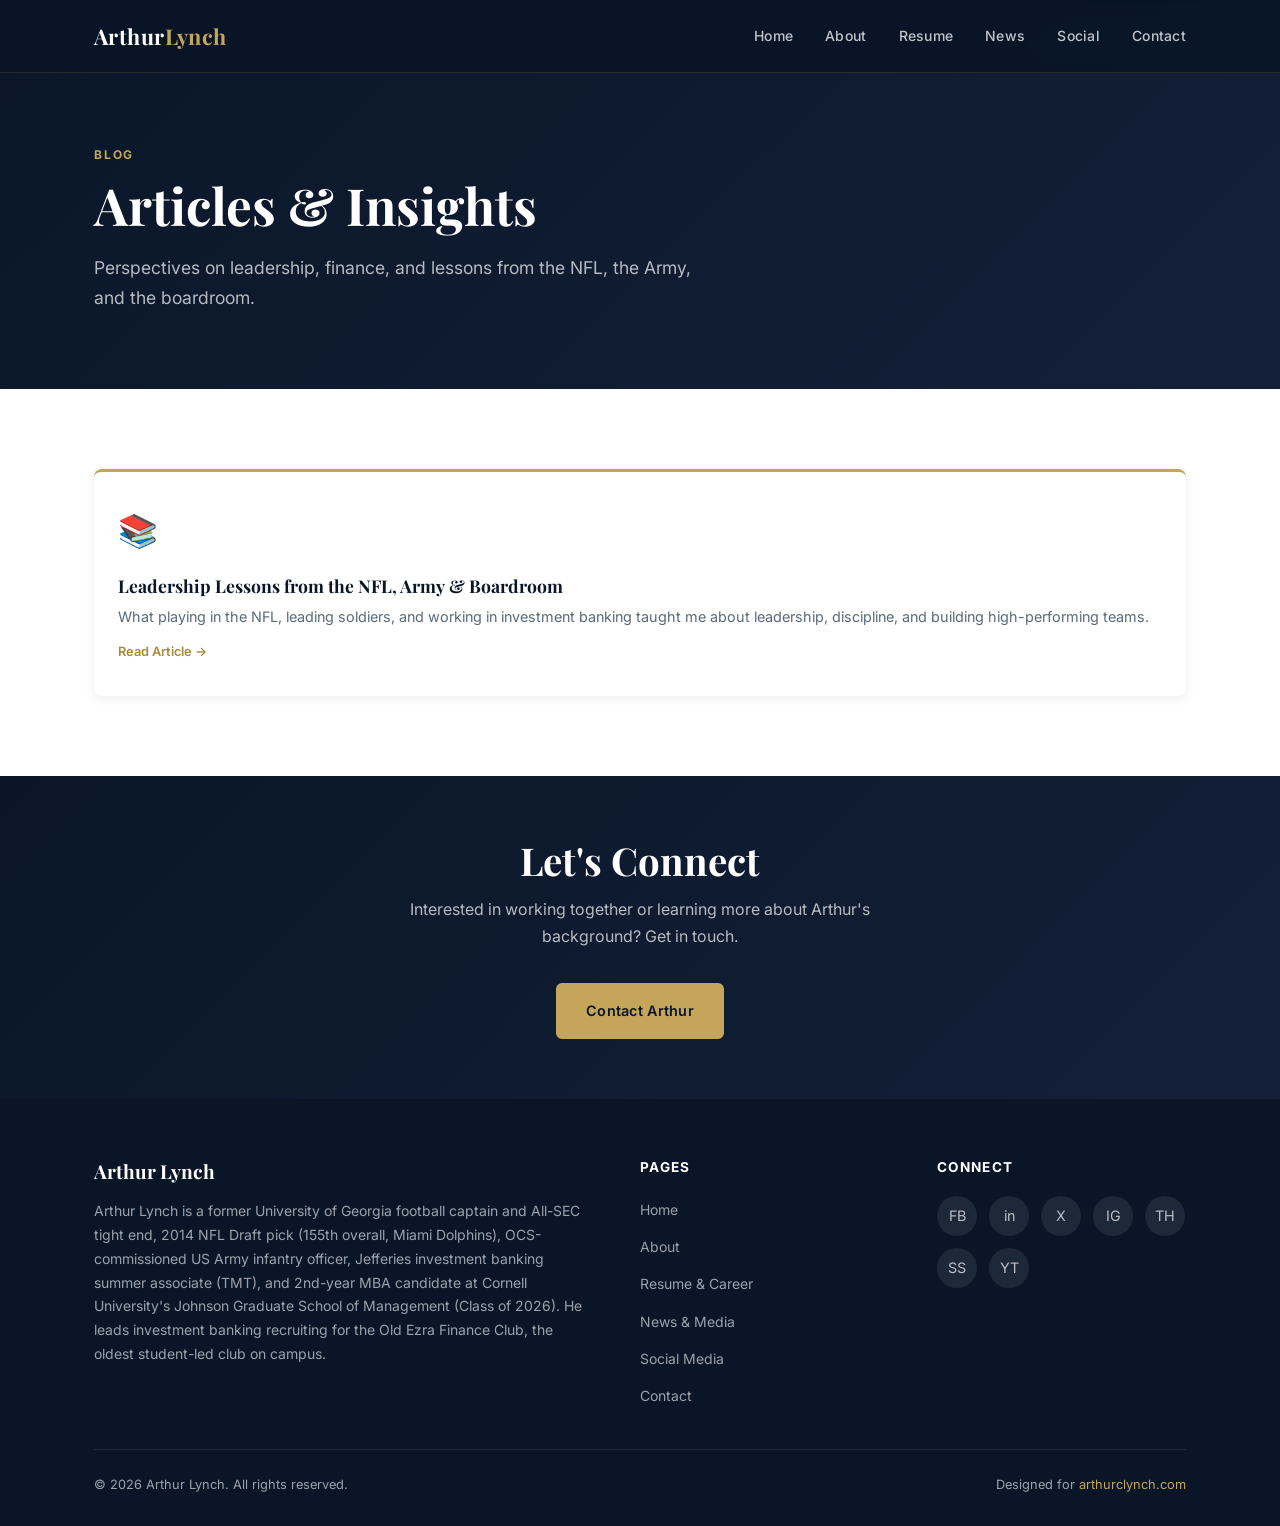
==== blog/index.html @ 20f3f33e "Fix 404 errors and replace social page placeholders with branded cards - Add custom 404.html page fo" ====
<!DOCTYPE html>
<html lang="en">
<head>
  <meta charset="UTF-8">
  <meta name="viewport" content="width=device-width, initial-scale=1.0">
  <title>Blog — Arthur Lynch</title>
  <meta name="description" content="Articles and insights from Arthur Lynch on leadership, finance, and the intersection of athletics, military service, and business.">
  <link rel="canonical" href="https://www.arthurclynch.com/blog/">

  <!-- Open Graph -->
  <meta property="og:type" content="website">
  <meta property="og:title" content="Blog — Arthur Lynch">
  <meta property="og:description" content="Articles and insights from Arthur Lynch on leadership, finance, and the intersection of athletics, military service, and business.">
  <meta property="og:url" content="https://www.arthurclynch.com/blog/">
  <meta property="og:image" content="https://www.arthurclynch.com/images/arthur-lynch-headshot.jpg">
  <meta property="og:site_name" content="Arthur Lynch">

  <!-- Twitter Card -->
  <meta name="twitter:card" content="summary_large_image">
  <meta name="twitter:title" content="Blog — Arthur Lynch">
  <meta name="twitter:description" content="Articles and insights from Arthur Lynch on leadership, finance, and the intersection of athletics, military service, and business.">
  <meta name="twitter:image" content="https://www.arthurclynch.com/images/arthur-lynch-headshot.jpg">
  <meta name="twitter:site" content="@alynch1788">

  <!-- Fonts -->
  <link rel="preconnect" href="https://fonts.googleapis.com">
  <link rel="preconnect" href="https://fonts.gstatic.com" crossorigin>
  <link href="https://fonts.googleapis.com/css2?family=Inter:wght@400;500;600;700&family=Playfair+Display:wght@700&display=swap" rel="stylesheet">

  <link rel="stylesheet" href="../css/style.css">

  <!-- Google Analytics (GA4) -->
  <script async src="https://www.googletagmanager.com/gtag/js?id=G-3816ZEQ27B"></script>
  <script>
    window.dataLayer = window.dataLayer || [];
    function gtag(){dataLayer.push(arguments);}
    gtag('js', new Date());
    gtag('config', 'G-3816ZEQ27B');
  </script>

  <link rel="icon" type="image/x-icon" href="/favicon.ico">
  <link rel="icon" type="image/png" sizes="32x32" href="/favicon-32x32.png">
  <link rel="icon" type="image/png" sizes="16x16" href="/favicon-16x16.png">
  <link rel="apple-touch-icon" sizes="180x180" href="/apple-touch-icon.png">
</head>
<body>

  <!-- Header -->
  <header class="site-header" role="banner">
    <div class="container header-inner">
      <a href="../index.html" class="logo" aria-label="Arthur Lynch Home">Arthur<span>Lynch</span></a>
      <nav aria-label="Primary navigation">
        <button class="menu-toggle" aria-label="Toggle menu" aria-expanded="false">
          <span></span><span></span><span></span>
        </button>
        <div class="nav-links">
          <a href="../index.html">Home</a>
          <a href="../about.html">About</a>
          <a href="../career.html">Resume</a>
          <a href="../news.html">News</a>
          <a href="../social.html">Social</a>
          <a href="../contact.html">Contact</a>
        </div>
      </nav>
    </div>
  </header>

  <!-- Page Hero -->
  <section class="page-hero">
    <div class="container">
      <span class="section-label">Blog</span>
      <h1>Articles &amp; Insights</h1>
      <p>Perspectives on leadership, finance, and lessons from the NFL, the Army, and the boardroom.</p>
    </div>
  </section>

  <!-- Blog Posts -->
  <section class="section" id="blog-posts">
    <div class="container">
      <div class="career-arc-grid">
        <a href="leadership-lessons-nfl-army-boardroom.html" class="career-card" style="text-decoration:none;color:inherit;">
          <div class="career-card-icon" aria-hidden="true">&#128218;</div>
          <h3>Leadership Lessons from the NFL, Army &amp; Boardroom</h3>
          <p>What playing in the NFL, leading soldiers, and working in investment banking taught me about leadership, discipline, and building high-performing teams.</p>
          <span class="year">Read Article &rarr;</span>
        </a>
      </div>
    </div>
  </section>

  <!-- CTA Banner -->
  <section class="cta-banner">
    <div class="container">
      <h2>Let's Connect</h2>
      <p>Interested in working together or learning more about Arthur's background? Get in touch.</p>
      <a href="../contact.html" class="btn btn-primary">Contact Arthur</a>
    </div>
  </section>

  <!-- Footer -->
  <footer class="site-footer" role="contentinfo">
    <div class="container">
      <div class="footer-inner">
        <div class="footer-bio">
          <h3>Arthur Lynch</h3>
          <p>Arthur Lynch is a former University of Georgia football captain and All-SEC tight end, 2014 NFL Draft pick (155th overall, Miami Dolphins), OCS-commissioned US Army infantry officer, Jefferies investment banking summer associate (TMT), and 2nd-year MBA candidate at Cornell University's Johnson Graduate School of Management (Class of 2026). He leads investment banking recruiting for the Old Ezra Finance Club, the oldest student-led club on campus.</p>
        </div>
        <div class="footer-links">
          <h4>Pages</h4>
          <ul>
            <li><a href="../index.html">Home</a></li>
            <li><a href="../about.html">About</a></li>
            <li><a href="../career.html">Resume &amp; Career</a></li>
            <li><a href="../news.html">News &amp; Media</a></li>
            <li><a href="../social.html">Social Media</a></li>
            <li><a href="../contact.html">Contact</a></li>
          </ul>
        </div>
        <div class="footer-social">
          <h4>Connect</h4>
          <div class="social-icons">
            <a href="https://www.facebook.com/ArthurCLynch/" class="social-icon" aria-label="Facebook" target="_blank" rel="noopener noreferrer">FB</a>
            <a href="https://www.linkedin.com/in/arthurclynch/" class="social-icon" aria-label="LinkedIn" target="_blank" rel="noopener noreferrer">in</a>
            <a href="https://x.com/alynch1788" class="social-icon" aria-label="Twitter / X" target="_blank" rel="noopener noreferrer">X</a>
            <a href="https://www.instagram.com/alynch1788/" class="social-icon" aria-label="Instagram" target="_blank" rel="noopener noreferrer">IG</a>
            <a href="https://www.threads.com/@alynch1788" class="social-icon" aria-label="Threads" target="_blank" rel="noopener noreferrer">TH</a>
            <a href="https://substack.com/@arthurlynch" class="social-icon" aria-label="Substack" target="_blank" rel="noopener noreferrer">SS</a>
            <a href="https://www.youtube.com/channel/UC_nTND04kr7YdTVXYc1t96A" class="social-icon" aria-label="YouTube" target="_blank" rel="noopener noreferrer">YT</a>
          </div>
        </div>
      </div>
      <div class="footer-bottom">
        <span>&copy; 2026 Arthur Lynch. All rights reserved.</span>
        <span>Designed for <a href="https://www.arthurclynch.com">arthurclynch.com</a></span>
      </div>
    </div>
  </footer>

  <script src="../js/main.js" defer></script>
</body>
</html>
---- css/style.css ----
/* ============================================
   Arthur Lynch — Personal Brand Website
   Color Palette: Navy (#0A1628), White (#FFFFFF),
   Gold (#C5A55A), Slate (#3A4A5C), Light Gray (#F4F5F7)
   ============================================ */

/* --- Reset & Base --- */
*, *::before, *::after { box-sizing: border-box; margin: 0; padding: 0; }

:root {
  --navy: #0A1628;
  --navy-light: #132038;
  --white: #FFFFFF;
  --gold: #C5A55A;
  --gold-dark: #A8893E;
  --slate: #3A4A5C;
  --light-gray: #F4F5F7;
  --text: #1A2332;
  --text-light: #5A6A7A;
  --border: #D8DCE2;
  --shadow: 0 2px 12px rgba(10,22,40,0.08);
  --shadow-lg: 0 8px 32px rgba(10,22,40,0.12);
  --radius: 8px;
  --max-width: 1140px;
  --transition: 0.25s ease;
}

html { scroll-behavior: smooth; font-size: 16px; }

body {
  font-family: 'Inter', -apple-system, BlinkMacSystemFont, 'Segoe UI', Roboto, sans-serif;
  color: var(--text);
  background: var(--white);
  line-height: 1.7;
  -webkit-font-smoothing: antialiased;
}

img { max-width: 100%; height: auto; display: block; }
a { color: var(--gold-dark); text-decoration: none; transition: color var(--transition); }
a:hover { color: var(--gold); }
ul, ol { list-style: none; }

.container { width: 100%; max-width: var(--max-width); margin: 0 auto; padding: 0 24px; }

/* --- Typography --- */
h1, h2, h3, h4, h5, h6 {
  font-family: 'Playfair Display', Georgia, serif;
  color: var(--navy);
  line-height: 1.25;
  font-weight: 700;
}
h1 { font-size: clamp(2rem, 5vw, 3.2rem); }
h2 { font-size: clamp(1.6rem, 3.5vw, 2.4rem); }
h3 { font-size: clamp(1.2rem, 2.5vw, 1.6rem); }
h4 { font-size: 1.15rem; }

p { margin-bottom: 1rem; }

.section-label {
  display: inline-block;
  font-family: 'Inter', sans-serif;
  font-size: 0.75rem;
  font-weight: 700;
  letter-spacing: 0.15em;
  text-transform: uppercase;
  color: var(--gold);
  margin-bottom: 0.5rem;
}

.section-title { margin-bottom: 1rem; }
.section-subtitle { color: var(--text-light); font-size: 1.1rem; max-width: 620px; margin-bottom: 2.5rem; }

/* --- Header / Navigation --- */
.site-header {
  position: fixed;
  top: 0; left: 0; right: 0;
  z-index: 1000;
  background: rgba(10,22,40,0.97);
  backdrop-filter: blur(10px);
  border-bottom: 1px solid rgba(197,165,90,0.15);
  transition: box-shadow var(--transition);
}
.site-header.scrolled { box-shadow: 0 4px 20px rgba(0,0,0,0.3); }

.header-inner {
  display: flex;
  align-items: center;
  justify-content: space-between;
  height: 72px;
}

.logo {
  font-family: 'Playfair Display', Georgia, serif;
  font-size: 1.35rem;
  font-weight: 700;
  color: var(--white);
  letter-spacing: 0.02em;
}
.logo span { color: var(--gold); }

.nav-links { display: flex; gap: 32px; align-items: center; }
.nav-links a {
  font-size: 0.875rem;
  font-weight: 500;
  color: rgba(255,255,255,0.75);
  letter-spacing: 0.02em;
  transition: color var(--transition);
  position: relative;
}
.nav-links a::after {
  content: '';
  position: absolute;
  bottom: -4px; left: 0;
  width: 0; height: 2px;
  background: var(--gold);
  transition: width var(--transition);
}
.nav-links a:hover, .nav-links a.active { color: var(--white); }
.nav-links a:hover::after, .nav-links a.active::after { width: 100%; }

/* Mobile menu toggle */
.menu-toggle {
  display: none;
  flex-direction: column;
  gap: 5px;
  background: none;
  border: none;
  cursor: pointer;
  padding: 4px;
}
.menu-toggle span {
  display: block;
  width: 24px; height: 2px;
  background: var(--white);
  transition: var(--transition);
}

/* --- Hero --- */
.hero {
  position: relative;
  min-height: 92vh;
  display: flex;
  align-items: center;
  background: linear-gradient(135deg, var(--navy) 0%, var(--navy-light) 50%, #0D1F3C 100%);
  overflow: hidden;
  padding-top: 72px;
}
.hero::before {
  content: '';
  position: absolute;
  top: -50%; right: -20%;
  width: 80%; height: 200%;
  background: radial-gradient(ellipse, rgba(197,165,90,0.06) 0%, transparent 70%);
  pointer-events: none;
}

.hero-inner {
  display: grid;
  grid-template-columns: 1fr 1fr;
  gap: 60px;
  align-items: center;
  position: relative;
  z-index: 1;
}

.hero-content { color: var(--white); }
.hero-content .section-label { color: var(--gold); margin-bottom: 1rem; }
.hero-content h1 { color: var(--white); margin-bottom: 1.25rem; }
.hero-content h1 .highlight { color: var(--gold); }
.hero-tagline {
  font-size: 1.15rem;
  color: rgba(255,255,255,0.7);
  margin-bottom: 2rem;
  max-width: 500px;
  line-height: 1.7;
}

.hero-stats {
  display: flex;
  gap: 40px;
  margin-bottom: 2.5rem;
}
.hero-stat-number {
  font-family: 'Playfair Display', Georgia, serif;
  font-size: 2rem;
  font-weight: 700;
  color: var(--gold);
  display: block;
}
.hero-stat-label {
  font-size: 0.8rem;
  color: rgba(255,255,255,0.5);
  text-transform: uppercase;
  letter-spacing: 0.1em;
}

.hero-cta { display: flex; gap: 16px; flex-wrap: wrap; }

.hero-image-wrapper {
  display: flex;
  justify-content: center;
  align-items: center;
}
.hero-headshot {
  width: 380px; height: 380px;
  border-radius: 50%;
  object-fit: cover;
  border: 4px solid rgba(197,165,90,0.3);
  box-shadow: 0 20px 60px rgba(0,0,0,0.4);
  background: var(--navy-light);
  display: flex;
  align-items: center;
  justify-content: center;
  color: rgba(255,255,255,0.2);
  font-size: 0.875rem;
  text-align: center;
  padding: 20px;
}

/* --- Buttons --- */
.btn {
  display: inline-flex;
  align-items: center;
  gap: 8px;
  padding: 14px 28px;
  font-size: 0.9rem;
  font-weight: 600;
  border-radius: 6px;
  border: 2px solid transparent;
  cursor: pointer;
  transition: all var(--transition);
  font-family: 'Inter', sans-serif;
  letter-spacing: 0.02em;
}
.btn-primary {
  background: var(--gold);
  color: var(--navy);
  border-color: var(--gold);
}
.btn-primary:hover {
  background: var(--gold-dark);
  border-color: var(--gold-dark);
  color: var(--navy);
}
.btn-outline {
  background: transparent;
  color: var(--white);
  border-color: rgba(255,255,255,0.3);
}
.btn-outline:hover {
  border-color: var(--gold);
  color: var(--gold);
}
.btn-dark {
  background: var(--navy);
  color: var(--white);
  border-color: var(--navy);
}
.btn-dark:hover {
  background: var(--navy-light);
  border-color: var(--gold);
}

/* --- Sections --- */
.section {
  padding: 80px 0;
}
.section-alt {
  background: var(--light-gray);
}
.section-dark {
  background: var(--navy);
  color: var(--white);
}
.section-dark h2, .section-dark h3 { color: var(--white); }
.section-dark .section-subtitle { color: rgba(255,255,255,0.6); }

.section-header {
  text-align: center;
  margin-bottom: 3rem;
}
.section-header .section-subtitle { margin-left: auto; margin-right: auto; }

/* --- Career Arc (Home) --- */
.career-arc-grid {
  display: grid;
  grid-template-columns: repeat(auto-fit, minmax(240px, 1fr));
  gap: 24px;
}
.career-card {
  background: var(--white);
  border-radius: var(--radius);
  padding: 32px 24px;
  box-shadow: var(--shadow);
  border-top: 3px solid var(--gold);
  transition: transform var(--transition), box-shadow var(--transition);
}
.career-card:hover {
  transform: translateY(-4px);
  box-shadow: var(--shadow-lg);
}
.career-card-icon {
  font-size: 2rem;
  margin-bottom: 1rem;
}
.career-card h3 { font-size: 1.1rem; margin-bottom: 0.5rem; }
.career-card p { color: var(--text-light); font-size: 0.9rem; margin-bottom: 0.5rem; }
.career-card .year { font-size: 0.8rem; color: var(--gold-dark); font-weight: 600; }

/* --- Social Feed (Home) --- */
.social-feed-grid {
  display: grid;
  grid-template-columns: repeat(auto-fit, minmax(320px, 1fr));
  gap: 24px;
}
.social-card {
  background: var(--white);
  border-radius: var(--radius);
  padding: 24px;
  box-shadow: var(--shadow);
  border-left: 3px solid var(--gold);
}
.social-card-header {
  display: flex;
  align-items: center;
  gap: 12px;
  margin-bottom: 1rem;
}
.social-card-platform {
  font-weight: 700;
  font-size: 0.9rem;
  color: var(--navy);
}
.social-card-handle {
  font-size: 0.8rem;
  color: var(--text-light);
}
.social-card p {
  font-size: 0.9rem;
  color: var(--text-light);
}
.social-card .follow-link {
  display: inline-block;
  margin-top: 0.75rem;
  font-size: 0.85rem;
  font-weight: 600;
  color: var(--gold-dark);
}

/* --- About Page --- */
.about-hero {
  padding: 140px 0 60px;
  background: linear-gradient(135deg, var(--navy), var(--navy-light));
  color: var(--white);
}
.about-hero h1 { color: var(--white); margin-bottom: 1rem; }
.about-hero p { color: rgba(255,255,255,0.7); font-size: 1.1rem; max-width: 600px; }

.bio-section { padding: 60px 0; border-bottom: 1px solid var(--border); }
.bio-section:last-child { border-bottom: none; }
.bio-section h2 { margin-bottom: 0.5rem; }
.bio-section .chapter-period {
  color: var(--gold-dark);
  font-weight: 600;
  font-size: 0.9rem;
  margin-bottom: 1.5rem;
}
.bio-section p { color: var(--text-light); max-width: 760px; }

.about-sidebar {
  position: sticky;
  top: 96px;
}
.about-sidebar h4 { margin-bottom: 1rem; font-size: 1rem; }
.about-sidebar ul { display: flex; flex-direction: column; gap: 8px; }
.about-sidebar a {
  display: block;
  padding: 8px 16px;
  border-left: 2px solid var(--border);
  font-size: 0.875rem;
  color: var(--text-light);
  transition: all var(--transition);
}
.about-sidebar a:hover, .about-sidebar a.active {
  color: var(--gold-dark);
  border-left-color: var(--gold);
}

.about-layout {
  display: grid;
  grid-template-columns: 200px 1fr;
  gap: 60px;
  align-items: start;
}

/* --- Resume / Career Page --- */
.timeline {
  position: relative;
  padding: 20px 0;
}
.timeline::before {
  content: '';
  position: absolute;
  left: 50%;
  transform: translateX(-50%);
  top: 0; bottom: 0;
  width: 2px;
  background: var(--border);
}
.timeline-item {
  display: flex;
  align-items: flex-start;
  margin-bottom: 48px;
  position: relative;
}
.timeline-item:nth-child(odd) { flex-direction: row; }
.timeline-item:nth-child(even) { flex-direction: row-reverse; }
.timeline-content {
  width: 45%;
  background: var(--white);
  padding: 28px;
  border-radius: var(--radius);
  box-shadow: var(--shadow);
  position: relative;
}
.timeline-item:nth-child(odd) .timeline-content { margin-right: auto; text-align: right; }
.timeline-item:nth-child(even) .timeline-content { margin-left: auto; text-align: left; }

.timeline-dot {
  position: absolute;
  left: 50%;
  transform: translateX(-50%);
  width: 16px; height: 16px;
  border-radius: 50%;
  background: var(--gold);
  border: 3px solid var(--white);
  box-shadow: 0 0 0 3px var(--gold);
  z-index: 2;
}
.timeline-date {
  font-size: 0.8rem;
  font-weight: 700;
  color: var(--gold-dark);
  text-transform: uppercase;
  letter-spacing: 0.08em;
  margin-bottom: 0.5rem;
}
.timeline-content h3 { margin-bottom: 0.25rem; font-size: 1.1rem; }
.timeline-content h4 {
  font-family: 'Inter', sans-serif;
  color: var(--text-light);
  font-weight: 500;
  font-size: 0.9rem;
  margin-bottom: 0.75rem;
}
.timeline-content p { font-size: 0.875rem; color: var(--text-light); margin-bottom: 0; }

/* Skills grid */
.skills-grid {
  display: grid;
  grid-template-columns: repeat(auto-fit, minmax(200px, 1fr));
  gap: 16px;
}
.skill-tag {
  background: var(--light-gray);
  padding: 12px 20px;
  border-radius: 6px;
  font-size: 0.875rem;
  font-weight: 500;
  color: var(--navy);
  text-align: center;
  border: 1px solid var(--border);
}

/* --- News / Media Page --- */
.articles-grid {
  display: grid;
  grid-template-columns: repeat(auto-fit, minmax(340px, 1fr));
  gap: 28px;
}
.article-card {
  background: var(--white);
  border-radius: var(--radius);
  overflow: hidden;
  box-shadow: var(--shadow);
  transition: transform var(--transition), box-shadow var(--transition);
}
.article-card:hover {
  transform: translateY(-4px);
  box-shadow: var(--shadow-lg);
}
.article-card-image {
  height: 200px;
  background: var(--light-gray);
  display: flex;
  align-items: center;
  justify-content: center;
  color: var(--text-light);
  font-size: 0.875rem;
}
.article-card-body { padding: 24px; }
.article-card-meta {
  display: flex;
  align-items: center;
  gap: 12px;
  margin-bottom: 0.75rem;
}
.article-card-category {
  font-size: 0.7rem;
  font-weight: 700;
  letter-spacing: 0.1em;
  text-transform: uppercase;
  color: var(--gold-dark);
}
.article-card-date {
  font-size: 0.8rem;
  color: var(--text-light);
}
.article-card h3 { font-size: 1.15rem; margin-bottom: 0.5rem; }
.article-card h3 a { color: var(--navy); }
.article-card h3 a:hover { color: var(--gold-dark); }
.article-card p { font-size: 0.875rem; color: var(--text-light); margin-bottom: 0; }

/* --- Social Media Page --- */
.social-embed-grid {
  display: grid;
  grid-template-columns: repeat(auto-fit, minmax(360px, 1fr));
  gap: 32px;
}
.social-embed-card {
  background: var(--white);
  border-radius: var(--radius);
  padding: 28px;
  box-shadow: var(--shadow);
}
.social-embed-card h3 {
  font-size: 1.1rem;
  margin-bottom: 0.5rem;
  display: flex;
  align-items: center;
  gap: 10px;
}
.social-embed-card .embed-placeholder {
  border-radius: 6px;
  padding: 40px 32px;
  text-align: center;
  font-size: 0.9rem;
  margin: 1rem 0;
  min-height: 200px;
  display: flex;
  flex-direction: column;
  align-items: center;
  justify-content: center;
  gap: 12px;
  background: linear-gradient(135deg, var(--navy) 0%, var(--navy-light) 100%);
  color: rgba(255,255,255,0.85);
}
.embed-placeholder .platform-icon {
  font-size: 3rem;
  line-height: 1;
  margin-bottom: 4px;
}
.embed-placeholder .platform-handle {
  font-family: 'Inter', sans-serif;
  font-weight: 600;
  font-size: 1.15rem;
  color: var(--gold);
  letter-spacing: 0.01em;
}
.embed-placeholder .platform-cta {
  font-size: 0.8rem;
  text-transform: uppercase;
  letter-spacing: 0.1em;
  color: rgba(255,255,255,0.5);
  font-weight: 500;
}
.social-embed-card .embed-placeholder-hint { display: none; }
.follow-btn {
  display: inline-flex;
  align-items: center;
  gap: 8px;
  padding: 10px 20px;
  background: var(--navy);
  color: var(--white);
  border-radius: 6px;
  font-size: 0.85rem;
  font-weight: 600;
  transition: background var(--transition);
}
.follow-btn:hover { background: var(--gold-dark); color: var(--white); }

/* --- Contact Page --- */
.contact-grid {
  display: grid;
  grid-template-columns: 1fr 1fr;
  gap: 48px;
  align-items: start;
}
.contact-form { display: flex; flex-direction: column; gap: 20px; }
.form-group { display: flex; flex-direction: column; gap: 6px; }
.form-group label {
  font-size: 0.85rem;
  font-weight: 600;
  color: var(--navy);
}
.form-group input,
.form-group textarea,
.form-group select {
  padding: 12px 16px;
  border: 1px solid var(--border);
  border-radius: 6px;
  font-size: 0.9rem;
  font-family: 'Inter', sans-serif;
  color: var(--text);
  transition: border-color var(--transition);
  background: var(--white);
}
.form-group input:focus,
.form-group textarea:focus,
.form-group select:focus {
  outline: none;
  border-color: var(--gold);
}
.form-group textarea { resize: vertical; min-height: 140px; }

.contact-info h3 { margin-bottom: 1.5rem; }
.contact-detail {
  display: flex;
  align-items: flex-start;
  gap: 16px;
  margin-bottom: 1.5rem;
}
.contact-detail-icon {
  width: 44px; height: 44px;
  background: var(--light-gray);
  border-radius: 50%;
  display: flex;
  align-items: center;
  justify-content: center;
  flex-shrink: 0;
  font-size: 1.1rem;
}
.contact-detail h4 {
  font-family: 'Inter', sans-serif;
  font-size: 0.9rem;
  font-weight: 600;
  margin-bottom: 2px;
}
.contact-detail p { font-size: 0.875rem; color: var(--text-light); margin-bottom: 0; }

/* --- Footer --- */
.site-footer {
  background: var(--navy);
  color: rgba(255,255,255,0.6);
  padding: 60px 0 30px;
}
.footer-inner {
  display: grid;
  grid-template-columns: 2fr 1fr 1fr;
  gap: 48px;
  margin-bottom: 40px;
}
.footer-bio h3 {
  color: var(--white);
  font-size: 1.2rem;
  margin-bottom: 1rem;
}
.footer-bio p {
  font-size: 0.875rem;
  line-height: 1.7;
  margin-bottom: 1rem;
}
.footer-links h4, .footer-social h4 {
  color: var(--white);
  font-family: 'Inter', sans-serif;
  font-size: 0.85rem;
  font-weight: 700;
  text-transform: uppercase;
  letter-spacing: 0.1em;
  margin-bottom: 1.25rem;
}
.footer-links ul { display: flex; flex-direction: column; gap: 10px; }
.footer-links a {
  font-size: 0.875rem;
  color: rgba(255,255,255,0.6);
}
.footer-links a:hover { color: var(--gold); }

.social-icons { display: flex; gap: 12px; flex-wrap: wrap; }
.social-icon {
  display: inline-flex;
  align-items: center;
  justify-content: center;
  width: 40px; height: 40px;
  border-radius: 50%;
  background: rgba(255,255,255,0.08);
  color: rgba(255,255,255,0.7);
  font-size: 0.9rem;
  transition: all var(--transition);
}
.social-icon:hover {
  background: var(--gold);
  color: var(--navy);
}

.footer-bottom {
  border-top: 1px solid rgba(255,255,255,0.08);
  padding-top: 24px;
  display: flex;
  justify-content: space-between;
  align-items: center;
  font-size: 0.8rem;
}

/* --- Page Heroes (reusable) --- */
.page-hero {
  padding: 140px 0 60px;
  background: linear-gradient(135deg, var(--navy), var(--navy-light));
  color: var(--white);
}
.page-hero h1 { color: var(--white); margin-bottom: 1rem; }
.page-hero p { color: rgba(255,255,255,0.7); font-size: 1.1rem; max-width: 600px; }

/* --- CTA Banner --- */
.cta-banner {
  background: linear-gradient(135deg, var(--navy), var(--navy-light));
  padding: 60px 0;
  text-align: center;
  color: var(--white);
}
.cta-banner h2 { color: var(--white); margin-bottom: 0.75rem; }
.cta-banner p { color: rgba(255,255,255,0.7); margin-bottom: 2rem; max-width: 500px; margin-left: auto; margin-right: auto; }

/* --- Contact Form --- */
.contact-form-title { margin-bottom: 0.5rem; }
.contact-form-subtitle { color: var(--text-light); margin-bottom: 2rem; font-size: 0.95rem; }
.btn-full-width { width: 100%; justify-content: center; }
.recruiter-callout { margin-top: 2rem; padding: 24px; background: var(--light-gray); border-radius: var(--radius); }
.recruiter-callout h4 { margin-bottom: 0.5rem; }
.recruiter-callout p { font-size: 0.875rem; color: var(--text-light); margin-bottom: 0; }

/* --- Embed & Quick Links --- */
.embed-placeholder-hint { font-size: 0.8rem; margin-top: 0.5rem; }
.skills-grid a.skill-tag { text-decoration: none; color: var(--navy); }

/* --- Blog Article --- */
.container-narrow { max-width: 760px; }
.back-link { margin-top: 2rem; }

/* --- Footer Brand Link --- */
.footer-bottom a { color: var(--gold); }

/* --- Utility --- */
.text-center { text-align: center; }
.mt-2 { margin-top: 2rem; }
.mb-2 { margin-bottom: 2rem; }

/* --- Responsive --- */
@media (max-width: 968px) {
  .hero-inner { grid-template-columns: 1fr; text-align: center; }
  .hero-tagline { margin-left: auto; margin-right: auto; }
  .hero-stats { justify-content: center; }
  .hero-cta { justify-content: center; }
  .hero-image-wrapper { order: -1; }
  .hero-headshot { width: 260px; height: 260px; }

  .about-layout { grid-template-columns: 1fr; }
  .about-sidebar { position: static; }
  .about-sidebar ul { flex-direction: row; flex-wrap: wrap; }

  .timeline::before { left: 20px; }
  .timeline-item, .timeline-item:nth-child(even) { flex-direction: column; padding-left: 50px; }
  .timeline-dot { left: 20px; }
  .timeline-content, .timeline-item:nth-child(odd) .timeline-content, .timeline-item:nth-child(even) .timeline-content {
    width: 100%; text-align: left; margin: 0;
  }

  .contact-grid { grid-template-columns: 1fr; }
  .footer-inner { grid-template-columns: 1fr; gap: 32px; }
  .footer-bottom { flex-direction: column; gap: 8px; text-align: center; }
}

@media (max-width: 768px) {
  .nav-links {
    display: none;
    position: absolute;
    top: 72px; left: 0; right: 0;
    background: var(--navy);
    flex-direction: column;
    padding: 24px;
    gap: 16px;
    border-top: 1px solid rgba(197,165,90,0.15);
  }
  .nav-links.open { display: flex; }
  .menu-toggle { display: flex; }

  .section { padding: 60px 0; }
  .hero { min-height: 80vh; }
  .hero-stats { gap: 24px; }

  .articles-grid { grid-template-columns: 1fr; }
  .social-embed-grid { grid-template-columns: 1fr; }
  .social-feed-grid { grid-template-columns: 1fr; }
}

/* --- Print --- */
@media print {
  .site-header, .site-footer, .menu-toggle, .cta-banner { display: none; }
  .hero { min-height: auto; padding: 40px 0; }
  body { font-size: 12pt; color: #000; }
  a { color: #000; }
}

/* --- News Article List (compact listing) --- */
.news-category { margin-bottom: 3rem; }
.news-category h3 {
  font-size: 1.2rem;
  margin-bottom: 1rem;
  padding-bottom: 0.5rem;
  border-bottom: 2px solid var(--gold);
  display: inline-block;
}
.article-list { display: flex; flex-direction: column; gap: 12px; }
.article-list-item {
  display: flex;
  align-items: baseline;
  gap: 16px;
  padding: 12px 16px;
  background: var(--white);
  border-radius: 6px;
  border-left: 3px solid var(--gold);
  box-shadow: var(--shadow);
  transition: transform var(--transition), box-shadow var(--transition);
}
.article-list-item:hover {
  transform: translateX(4px);
  box-shadow: var(--shadow-lg);
}
.article-list-item .source {
  font-size: 0.7rem;
  font-weight: 700;
  text-transform: uppercase;
  letter-spacing: 0.08em;
  color: var(--gold-dark);
  flex-shrink: 0;
  min-width: 120px;
}
.article-list-item a {
  font-size: 0.9rem;
  font-weight: 500;
  color: var(--navy);
  line-height: 1.4;
}
.article-list-item a:hover { color: var(--gold-dark); }

@media (max-width: 768px) {
  .article-list-item { flex-direction: column; gap: 4px; }
  .article-list-item .source { min-width: auto; }
}

/* --- Lazy load fade-in --- */
.lazy-section {
  opacity: 0;
  transform: translateY(20px);
  transition: opacity 0.6s ease, transform 0.6s ease;
}
.lazy-section.visible {
  opacity: 1;
  transform: translateY(0);
}
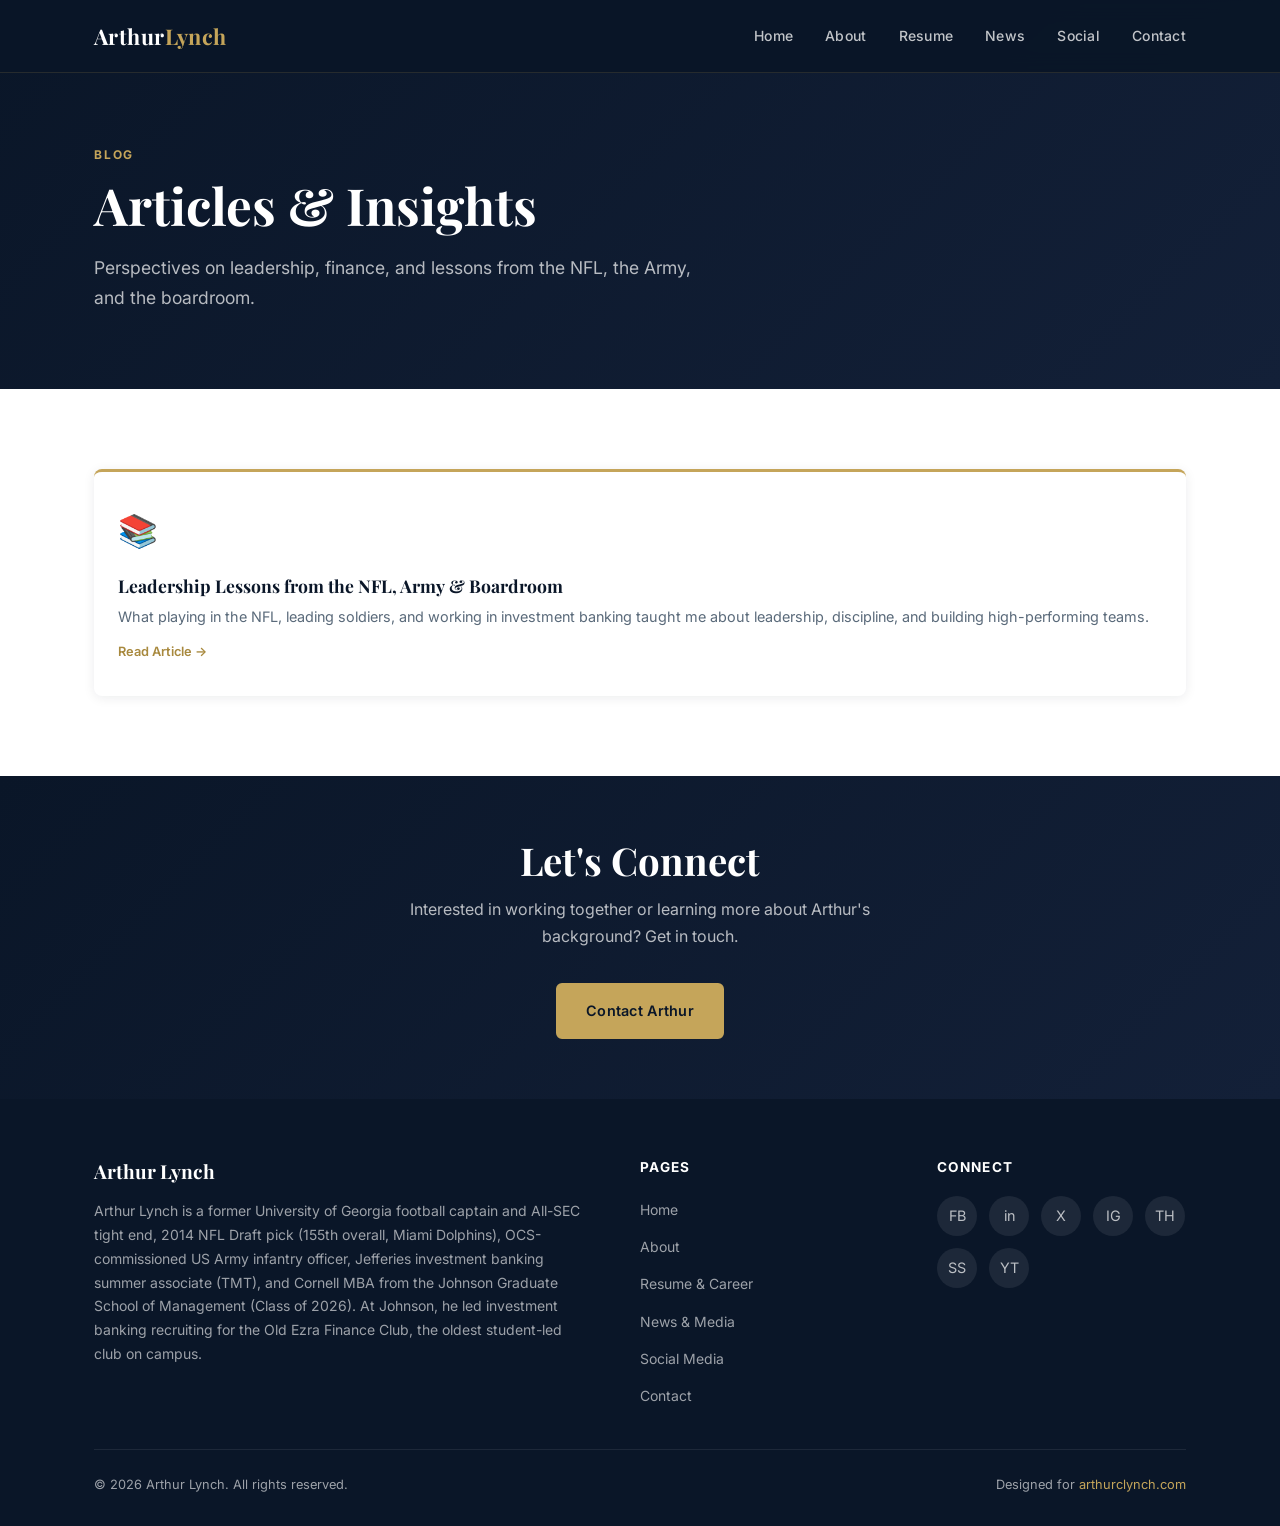
==== commit 513f9c73: "Update site to reflect Cornell MBA graduation (May 2026) - Change "MBA candidate" to "Cornell MBA" a" ====
--- a/blog/index.html
+++ b/blog/index.html
@@ -5,21 +5,21 @@
   <meta name="viewport" content="width=device-width, initial-scale=1.0">
   <title>Blog — Arthur Lynch</title>
   <meta name="description" content="Articles and insights from Arthur Lynch on leadership, finance, and the intersection of athletics, military service, and business.">
-  <link rel="canonical" href="https://www.arthurclynch.com/blog/">
+  <link rel="canonical" href="https://arthurclynch.com/blog/">
 
   <!-- Open Graph -->
   <meta property="og:type" content="website">
   <meta property="og:title" content="Blog — Arthur Lynch">
   <meta property="og:description" content="Articles and insights from Arthur Lynch on leadership, finance, and the intersection of athletics, military service, and business.">
-  <meta property="og:url" content="https://www.arthurclynch.com/blog/">
-  <meta property="og:image" content="https://www.arthurclynch.com/images/arthur-lynch-headshot.jpg">
+  <meta property="og:url" content="https://arthurclynch.com/blog/">
+  <meta property="og:image" content="https://arthurclynch.com/images/arthur-lynch-headshot.jpg">
   <meta property="og:site_name" content="Arthur Lynch">
 
   <!-- Twitter Card -->
   <meta name="twitter:card" content="summary_large_image">
   <meta name="twitter:title" content="Blog — Arthur Lynch">
   <meta name="twitter:description" content="Articles and insights from Arthur Lynch on leadership, finance, and the intersection of athletics, military service, and business.">
-  <meta name="twitter:image" content="https://www.arthurclynch.com/images/arthur-lynch-headshot.jpg">
+  <meta name="twitter:image" content="https://arthurclynch.com/images/arthur-lynch-headshot.jpg">
   <meta name="twitter:site" content="@alynch1788">
 
   <!-- Fonts -->
@@ -103,7 +103,7 @@
       <div class="footer-inner">
         <div class="footer-bio">
           <h3>Arthur Lynch</h3>
-          <p>Arthur Lynch is a former University of Georgia football captain and All-SEC tight end, 2014 NFL Draft pick (155th overall, Miami Dolphins), OCS-commissioned US Army infantry officer, Jefferies investment banking summer associate (TMT), and 2nd-year MBA candidate at Cornell University's Johnson Graduate School of Management (Class of 2026). He leads investment banking recruiting for the Old Ezra Finance Club, the oldest student-led club on campus.</p>
+          <p>Arthur Lynch is a former University of Georgia football captain and All-SEC tight end, 2014 NFL Draft pick (155th overall, Miami Dolphins), OCS-commissioned US Army infantry officer, Jefferies investment banking summer associate (TMT), and Cornell MBA from the Johnson Graduate School of Management (Class of 2026). At Johnson, he led investment banking recruiting for the Old Ezra Finance Club, the oldest student-led club on campus.</p>
         </div>
         <div class="footer-links">
           <h4>Pages</h4>
@@ -131,7 +131,7 @@
       </div>
       <div class="footer-bottom">
         <span>&copy; 2026 Arthur Lynch. All rights reserved.</span>
-        <span>Designed for <a href="https://www.arthurclynch.com">arthurclynch.com</a></span>
+        <span>Designed for <a href="https://arthurclynch.com">arthurclynch.com</a></span>
       </div>
     </div>
   </footer>
